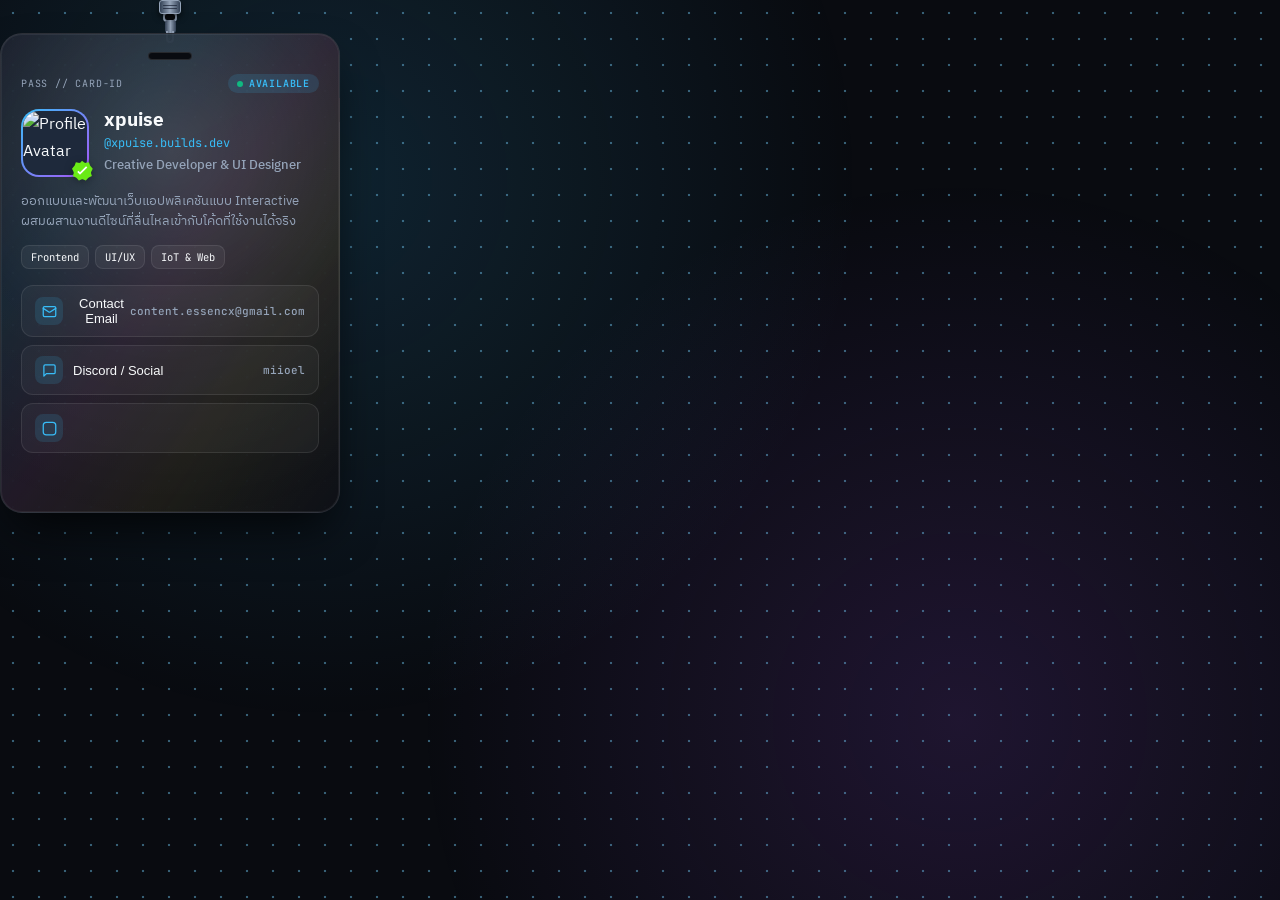
==== card.html @ 58b41979 "Create card.html" ====
<!DOCTYPE html>
<html lang="th">
<head>
  <meta charset="UTF-8" />
  <meta name="viewport" content="width=device-width, initial-scale=1.0, maximum-scale=1.0, user-scalable=no" />
  <title>CBFM</title>
  <link rel="preconnect" href="https://fonts.googleapis.com">
  <link rel="preconnect" href="https://fonts.gstatic.com" crossorigin>
  <link href="https://fonts.googleapis.com/css2?family=IBM+Plex+Sans+Thai:wght@300;400;500;600;700&family=JetBrains+Mono:wght@400;600;700&display=swap" rel="stylesheet">
  <style>
    :root {
      --bg-color: #090b10;
      --bg-glow-1: rgba(56, 189, 248, 0.14);
      --bg-glow-2: rgba(168, 85, 247, 0.14);
      --card-bg: linear-gradient(155deg, rgba(22, 27, 38, 0.96), rgba(13, 16, 24, 0.98));
      --card-border: rgba(255, 255, 255, 0.12);
      --card-shadow: 0 24px 48px -12px rgba(0, 0, 0, 0.8), 0 0 0 1px rgba(255, 255, 255, 0.06) inset;
      --text-primary: #f8fafc;
      --text-secondary: #94a3b8;
      --accent: #38bdf8;
      --accent-soft: rgba(56, 189, 248, 0.14);
      --tag-bg: rgba(255, 255, 255, 0.05);
      --tag-border: rgba(255, 255, 255, 0.09);
      --link-bg: rgba(255, 255, 255, 0.04);
      --link-hover: rgba(56, 189, 248, 0.14);
      --strap-base: #0c0d10;
      --strap-edge: #27272a;
      --clasp-metal-1: #94a3b8;
      --clasp-metal-2: #334155;
      --holo-opacity: 0.28;
    }

    * {
      box-sizing: border-box;
      margin: 0;
      padding: 0;
      -webkit-tap-highlight-color: transparent;
    }

    html, body {
      width: 100%;
      height: 100%;
      overflow: hidden;
      background-color: var(--bg-color);
      color: var(--text-primary);
      font-family: 'IBM Plex Sans Thai', sans-serif;
      user-select: none;
      touch-action: none;
    }

    /* แสงฟุ้งพื้นหลัง */
    .ambient-bg {
      position: fixed;
      inset: 0;
      background-image:
        radial-gradient(circle at 25% 20%, var(--bg-glow-1), transparent 45%),
        radial-gradient(circle at 75% 80%, var(--bg-glow-2), transparent 45%);
      pointer-events: none;
      z-index: 0;
    }

    /* พื้นหลังจุดที่เลื่อนและเปลี่ยนสี */
    @property --dot-h {
      syntax: '<number>';
      inherits: true;
      initial-value: 200;
    }

    .dot-layer {
      position: fixed;
      inset: -26px;
      background-image: radial-gradient(
        circle,
        hsla(var(--dot-h), 85%, 70%, 0.45) 1.2px,
        transparent 1.6px
      );
      background-size: 26px 26px;
      pointer-events: none;
      z-index: 0;
      will-change: transform;
      animation: dotDrift 14s linear infinite, dotHue 12s linear infinite;
    }

    @keyframes dotDrift {
      from { transform: translate3d(0, 0, 0); }
      to   { transform: translate3d(26px, 26px, 0); }
    }

    @keyframes dotHue {
      from { --dot-h: 0; }
      to   { --dot-h: 360; }
    }

    #lanyard-svg {
      position: fixed;
      inset: 0;
      width: 100%;
      height: 100%;
      pointer-events: none;
      z-index: 10;
      transform: translateZ(0);
    }

    .stage {
      position: fixed;
      inset: 0;
      perspective: 1100px;
      pointer-events: none;
      z-index: 20;
    }

    #card-wrapper {
      position: absolute;
      top: 0;
      left: 0;
      width: 340px;
      transform-style: preserve-3d;
      pointer-events: auto;
      cursor: grab;
      will-change: transform;
      backface-visibility: hidden;
      -webkit-backface-visibility: hidden;
    }

    #card-wrapper:active {
      cursor: grabbing;
    }

    .clasp-assembly {
      position: relative;
      width: 38px;
      height: 44px;
      margin: 0 auto -11px auto;
      z-index: 5;
      display: flex;
      flex-direction: column;
      align-items: center;
      pointer-events: none;
    }

    .strap-clamp-box {
      width: 22px;
      height: 14px;
      border-radius: 3px;
      background: linear-gradient(90deg, var(--clasp-metal-2), var(--clasp-metal-1), var(--clasp-metal-2));
      border: 1px solid var(--clasp-metal-1);
      box-shadow: 0 3px 6px rgba(0, 0, 0, 0.6);
      display: flex;
      flex-direction: column;
      justify-content: space-evenly;
      padding: 1px 3px;
      z-index: 2;
    }

    .strap-clamp-box span {
      display: block;
      height: 1.2px;
      background: rgba(15, 23, 42, 0.65);
      border-radius: 1px;
    }

    .clasp-loop {
      width: 14px;
      height: 10px;
      margin-top: -2px;
      border: 2.2px solid var(--clasp-metal-1);
      border-radius: 4px;
      background: #090b10;
    }

    .clasp-body {
      width: 11px;
      height: 13px;
      margin-top: -2px;
      border-radius: 3px;
      background: linear-gradient(90deg, var(--clasp-metal-2), var(--clasp-metal-1), var(--clasp-metal-2));
    }

    .clasp-hook {
      width: 8px;
      height: 12px;
      margin-top: -2px;
      border: 2px solid var(--clasp-metal-1);
      border-top: none;
      border-radius: 0 0 6px 6px;
    }

    .card-flipper {
      position: relative;
      width: 100%;
      height: 480px;
      transform-style: preserve-3d;
      will-change: transform;
      transform: translateZ(0);
      transition: transform 0.6s cubic-bezier(0.34, 1.56, 0.64, 1);
    }

    .card-flipper.flipped {
      transform: rotateY(180deg) translateZ(0);
    }

    .id-card {
      position: absolute;
      inset: 0;
      width: 100%;
      height: 100%;
      background: var(--card-bg);
      border: 1px solid var(--card-border);
      border-radius: 22px;
      padding: 18px 20px 20px;
      box-shadow: var(--card-shadow);
      overflow: hidden;
      backface-visibility: hidden;
      -webkit-backface-visibility: hidden;
      transform: translateZ(0.1px);
      contain: layout paint;
    }

    .id-card.card-back {
      transform: rotateY(180deg) translateZ(0.1px);
      display: flex;
      flex-direction: column;
      justify-content: space-between;
    }

    .back-content {
      position: relative;
      z-index: 2;
      display: flex;
      flex-direction: column;
      align-items: center;
      text-align: center;
      padding: 20px 10px;
    }

    .card-slot-cutout {
      width: 44px;
      height: 8px;
      border-radius: 999px;
      background: var(--bg-color);
      border: 1px solid var(--card-border);
      margin: 0 auto 14px auto;
      position: relative;
      z-index: 2;
    }

    .holo-foil {
      position: absolute;
      inset: -40%;
      background: linear-gradient(
        125deg,
        transparent 20%,
        rgba(56, 189, 248, 0.28) 38%,
        rgba(244, 114, 182, 0.3) 50%,
        rgba(250, 204, 21, 0.24) 62%,
        transparent 80%
      );
      opacity: var(--holo-opacity);
      pointer-events: none;
      will-change: transform;
      transform: translate3d(0, 0, 0);
    }

    .specular-glare {
      position: absolute;
      inset: -35%;
      background: radial-gradient(
        circle at 50% 35%,
        rgba(255, 255, 255, 0.16) 0%,
        rgba(255, 255, 255, 0.03) 35%,
        transparent 62%
      );
      pointer-events: none;
      will-change: transform;
      transform: translate3d(0, 0, 0);
    }

    .card-meta {
      display: flex;
      justify-content: space-between;
      align-items: center;
      margin-bottom: 16px;
      font-family: 'JetBrains Mono', monospace;
      font-size: 10px;
      letter-spacing: 0.08em;
      color: var(--text-secondary);
      position: relative;
      z-index: 2;
    }

    .status-badge {
      display: inline-flex;
      align-items: center;
      gap: 6px;
      padding: 3px 9px;
      border-radius: 999px;
      background: var(--accent-soft);
      color: var(--accent);
      font-weight: 600;
    }

    .status-dot {
      width: 6px;
      height: 6px;
      border-radius: 50%;
      background: #10b981;
    }

    .profile-header {
      display: flex;
      align-items: center;
      gap: 15px;
      margin-bottom: 14px;
      position: relative;
      z-index: 2;
    }

    .avatar-wrap {
      position: relative;
      width: 68px;
      height: 68px;
      border-radius: 18px;
      padding: 2px;
      background: linear-gradient(135deg, var(--accent), #a855f7);
      flex-shrink: 0;
    }

    .avatar-img {
      width: 100%;
      height: 100%;
      border-radius: 16px;
      object-fit: cover;
      background: #1e293b;
      display: block;
    }

    .verified-tick {
      position: absolute;
      bottom: -4px;
      right: -4px;
      width: 22px;
      height: 22px;
      display: flex;
      align-items: center;
      justify-content: center;
      filter: drop-shadow(0 2px 4px rgba(0,0,0,0.3));
    }

    .profile-info h1 {
      font-size: 19px;
      font-weight: 700;
      line-height: 1.2;
      margin-bottom: 3px;
    }

    .profile-handle {
      font-family: 'JetBrains Mono', monospace;
      font-size: 12px;
      color: var(--accent);
      margin-bottom: 4px;
    }

    .profile-role {
      font-size: 12.5px;
      color: var(--text-secondary);
      font-weight: 500;
    }

    .bio-text {
      font-size: 13px;
      line-height: 1.55;
      color: var(--text-secondary);
      margin-bottom: 14px;
      position: relative;
      z-index: 2;
    }

    .tags-row {
      display: flex;
      flex-wrap: wrap;
      gap: 6px;
      margin-bottom: 16px;
      position: relative;
      z-index: 2;
    }

    .tag {
      font-family: 'JetBrains Mono', monospace;
      font-size: 10.5px;
      padding: 4px 9px;
      border-radius: 8px;
      background: var(--tag-bg);
      border: 1px solid var(--tag-border);
      color: var(--text-primary);
    }

    .links-stack {
      display: flex;
      flex-direction: column;
      gap: 8px;
      margin-bottom: 16px;
      position: relative;
      z-index: 2;
    }

    .bio-link {
      display: flex;
      align-items: center;
      justify-content: space-between;
      padding: 10px 13px;
      border-radius: 12px;
      background: var(--link-bg);
      border: 1px solid var(--tag-border);
      color: var(--text-primary);
      text-decoration: none;
      font-size: 13px;
      font-weight: 500;
      transition: background-color 0.15s ease, border-color 0.15s ease;
      cursor: pointer;
    }

    .bio-link:hover {
      background: var(--link-hover);
      border-color: var(--accent);
    }

    .link-left {
      display: flex;
      align-items: center;
      gap: 10px;
    }

    .link-icon {
      width: 28px;
      height: 28px;
      border-radius: 8px;
      background: var(--accent-soft);
      color: var(--accent);
      display: flex;
      align-items: center;
      justify-content: center;
      flex-shrink: 0;
    }

    .link-sub {
      font-family: 'JetBrains Mono', monospace;
      font-size: 11px;
      color: var(--text-secondary);
    }

    .card-footer {
      padding-top: 12px;
      border-top: 1px dashed var(--card-border);
      display: flex;
      justify-content: space-between;
      align-items: center;
      position: relative;
      z-index: 2;
    }

    .barcode {
      display: flex;
      align-items: center;
      gap: 2px;
      height: 20px;
      opacity: 0.65;
    }

    .barcode span {
      display: block;
      height: 100%;
      background: var(--text-primary);
    }

    .serial-code {
      font-family: 'JetBrains Mono', monospace;
      font-size: 10px;
      color: var(--text-secondary);
      letter-spacing: 0.06em;
    }

    .qr-placeholder {
      width: 120px;
      height: 120px;
      background: rgba(255, 255, 255, 0.05);
      border: 1px solid var(--card-border);
      border-radius: 14px;
      display: flex;
      align-items: center;
      justify-content: center;
      margin-bottom: 16px;
      color: var(--text-primary);
    }

    .back-title {
      font-size: 16px;
      font-weight: 700;
      margin-bottom: 6px;
    }

    .back-desc {
      font-size: 12.5px;
      color: var(--text-secondary);
      line-height: 1.5;
      margin-bottom: 20px;
    }

    .toast {
      position: fixed;
      bottom: 24px;
      left: 50%;
      transform: translate3d(-50%, 80px, 0);
      background: var(--text-primary);
      color: var(--bg-color);
      padding: 9px 18px;
      border-radius: 999px;
      font-size: 12.5px;
      font-weight: 600;
      box-shadow: 0 12px 30px rgba(0, 0, 0, 0.35);
      z-index: 100;
      opacity: 0;
      transition: opacity 0.25s ease, transform 0.25s ease;
      pointer-events: none;
    }

    .toast.show {
      opacity: 1;
      transform: translate3d(-50%, 0, 0);
    }

    @media (max-width: 420px) {
      #card-wrapper {
        width: 312px;
      }
    }
  
    /* ---- แถบเครื่องมือ, ป๊อปอัป และข้อความแจ้งของหน้าการ์ด ---- */
    .cbfm-bar { position: fixed; top: 14px; right: 14px; z-index: 60; display: flex; gap: 8px; flex-wrap: wrap; justify-content: flex-end; max-width: calc(100vw - 28px); }
    .cbfm-btn { font-family: 'IBM Plex Sans Thai', sans-serif; font-size: 12.5px; font-weight: 600; padding: 8px 14px; border-radius: 999px; border: 1px solid var(--card-border); background: rgba(22, 27, 38, 0.92); color: var(--text-primary); cursor: pointer; user-select: none; }
    .cbfm-btn:hover { border-color: var(--accent); }
    .cbfm-btn.primary { background: #3b62d8; border-color: #3b62d8; color: #fff; }
    .cbfm-btn:disabled { opacity: 0.5; cursor: default; }
    .cbfm-hidden { display: none !important; }
    .cbfm-notice { position: fixed; inset: 0; z-index: 70; display: flex; align-items: center; justify-content: center; padding: 24px; text-align: center; color: var(--text-secondary); font-size: 15px; background: var(--bg-color); user-select: text; }
    .cbfm-modal { position: fixed; inset: 0; z-index: 80; display: flex; align-items: center; justify-content: center; padding: 16px; background: rgba(0, 0, 0, 0.6); touch-action: auto; user-select: text; }
    .cbfm-form { width: 100%; max-width: 460px; max-height: 88vh; overflow-y: auto; background: rgba(18, 22, 32, 0.98); border: 1px solid var(--card-border); border-radius: 18px; padding: 18px; display: flex; flex-direction: column; gap: 10px; }
    .cbfm-form label { display: flex; flex-direction: column; gap: 4px; font-size: 12px; color: var(--text-secondary); }
    .cbfm-form input, .cbfm-form textarea { font-family: inherit; font-size: 13px; color: var(--text-primary); background: #0d1017; border: 1px solid var(--card-border); border-radius: 10px; padding: 8px 10px; }
    .cbfm-form .check { flex-direction: row; align-items: center; gap: 8px; color: var(--text-primary); }
    .cbfm-form .row { display: flex; justify-content: flex-end; gap: 8px; }
    .cbfm-msg { min-height: 16px; font-size: 12px; color: #f87171; }
    .cbfm-share { font-family: 'JetBrains Mono', monospace; font-size: 11px; color: var(--text-secondary); max-width: 90vw; overflow: hidden; text-overflow: ellipsis; white-space: nowrap; }
    .cbfm-chip { font-family: 'JetBrains Mono', monospace; font-size: 10.5px; padding: 4px 9px; border-radius: 8px; background: var(--tag-bg); border: 1px solid var(--tag-border); color: var(--text-primary); }
  </style>
</head>
<body>
  <div class="ambient-bg"></div>
  <div class="dot-layer"></div>

  <!-- Lanyard SVG Straps -->
  <svg id="lanyard-svg">
    <path id="strap-back-shadow" fill="none" stroke="rgba(0,0,0,0.35)" stroke-width="22" stroke-linecap="round"/>
    <path id="strap-back-outer" fill="none" stroke="var(--strap-edge)" stroke-width="20" stroke-linecap="round"/>
    <path id="strap-back-base" fill="none" stroke="var(--strap-base)" stroke-width="18" stroke-linecap="round"/>

    <path id="strap-front-shadow" fill="none" stroke="rgba(0,0,0,0.42)" stroke-width="22" stroke-linecap="round"/>
    <path id="strap-front-outer" fill="none" stroke="var(--strap-edge)" stroke-width="20" stroke-linecap="round"/>
    <path id="strap-front-base" fill="none" stroke="var(--strap-base)" stroke-width="18" stroke-linecap="round"/>
  </svg>

  <main class="stage">
    <div id="card-wrapper">
      <div class="clasp-assembly">
        <div class="strap-clamp-box">
          <span></span>
          <span></span>
        </div>
        <div class="clasp-loop"></div>
        <div class="clasp-body"></div>
        <div class="clasp-hook"></div>
      </div>

      <div class="card-flipper" id="card-flipper">

        <!-- FRONT SIDE -->
        <article class="id-card" id="id-card">
          <div class="holo-foil" id="holo-foil"></div>
          <div class="specular-glare" id="specular-glare"></div>

          <div class="card-slot-cutout"></div>

          <div class="card-meta">
            <span>PASS // CARD-ID</span>
            <span class="status-badge">
              <span class="status-dot"></span>
              <span>AVAILABLE</span>
            </span>
          </div>

          <div class="profile-header">
            <div class="avatar-wrap">
              <img
                class="avatar-img"
                src="pfuser.jpg"
                alt="Profile Avatar"
              />
              <span class="verified-tick" title="Verified">
                <svg width="22" height="22" viewBox="0 0 24 24" fill="none" xmlns="http://www.w3.org/2000/svg">
                  <path d="M12 2L14.4 3.75C15.1 4.25 15.9 4.4 16.7 4.2L19.5 3.5L20.5 6.3C20.7 7.1 21.1 7.8 21.7 8.3L23.7 10.7L22.2 13.5C21.8 14.2 21.7 15 21.9 15.8L22.8 18.6L20 19.8C19.3 20.1 18.7 20.6 18.2 21.2L16.2 23.4L13.5 22.4C12.8 22.1 12 22.1 11.3 22.4L8.6 23.4L6.6 21.2C6.1 20.6 5.5 20.1 4.8 19.8L2 18.6L2.9 15.8C3.1 15 3 14.2 2.6 13.5L1.1 10.7L3.1 8.3C3.7 7.8 4.1 7.1 4.3 6.3L5.3 3.5L8.1 4.2C8.9 4.4 9.7 4.2 10.4 3.75L12 2Z" fill="#6aeb16"/>
                  <path d="M9.8 17.2L6.8 14.2L8.2 12.8L9.8 14.4L16.4 7.8L17.8 9.2L9.8 17.2Z" fill="#FFFFFF"/>
                </svg>
              </span>
            </div>

            <div class="profile-info">
              <h1>xpuise</h1>
              <div class="profile-handle">@xpuise.builds.dev</div>
              <div class="profile-role">Creative Developer &amp; UI Designer</div>
            </div>
          </div>

          <p class="bio-text">
            ออกแบบและพัฒนาเว็บแอปพลิเคชันแบบ Interactive ผสมผสานงานดีไซน์ที่ลื่นไหลเข้ากับโค้ดที่ใช้งานได้จริง
          </p>

          <div class="tags-row">
            <span class="tag">Frontend</span>
            <span class="tag">UI/UX</span>
            <span class="tag">IoT &amp; Web</span>
          </div>

          <div class="links-stack">
            <button class="bio-link" type="button" id="copy-email-btn">
              <span class="link-left">
                <span class="link-icon">
                  <svg width="15" height="15" viewBox="0 0 24 24" fill="none" stroke="currentColor" stroke-width="2" stroke-linecap="round" stroke-linejoin="round"><rect width="20" height="16" x="2" y="4" rx="2"/><path d="m22 7-8.97 5.7a1.94 1.94 0 0 1-2.06 0L2 7"/></svg>
                </span>
                <span>Contact Email</span>
              </span>
              <span class="link-sub" id="display-email">content.essencx@gmail.com</span>
            </button>

            <button class="bio-link" type="button" id="copy-discord-btn">
              <span class="link-left">
                <span class="link-icon">
                  <svg width="15" height="15" viewBox="0 0 24 24" fill="none" stroke="currentColor" stroke-width="2" stroke-linecap="round" stroke-linejoin="round"><path d="M21 15a2 2 0 0 1-2 2H7l-4 4V5a2 2 0 0 1 2-2h14a2 2 0 0 1 2 2z"/></svg>
                </span>
                <span>Discord / Social</span>
              </span>
              <span class="link-sub" id="display-discord">miioel</span>
            </button>

            <button class="bio-link" type="button" id="copy-instagram-btn">
              <span class="link-left">
                <span class="link-icon">
                  <svg width="15" height="15" viewBox="0 0 24 24" fill="none" stroke="currentColor" stroke-width="2" stroke-linecap="round" stroke-linejoin="round"><rect width="20" height="20" x="2" y="2" rx="5" ry="5"/><path d="
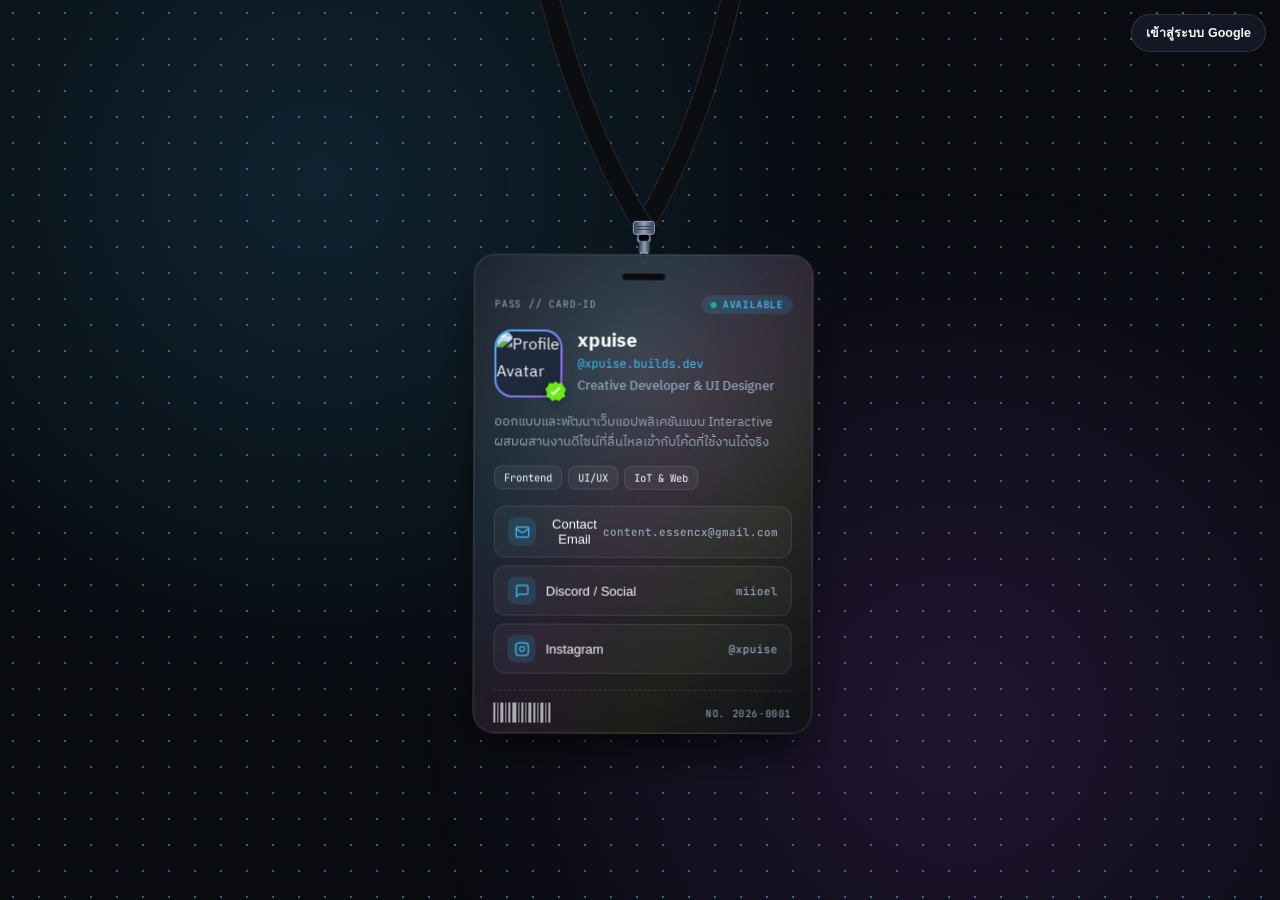
==== commit ce4bb386: "Update card.html" ====
--- a/card.html
+++ b/card.html
@@ -541,7 +541,7 @@
     .cbfm-btn.primary { background: #3b62d8; border-color: #3b62d8; color: #fff; }
     .cbfm-btn:disabled { opacity: 0.5; cursor: default; }
     .cbfm-hidden { display: none !important; }
-    .cbfm-notice { position: fixed; inset: 0; z-index: 70; display: flex; align-items: center; justify-content: center; padding: 24px; text-align: center; color: var(--text-secondary); font-size: 15px; background: var(--bg-color); user-select: text; }
+    .cbfm-notice { position: fixed; left: 50%; bottom: 24px; transform: translateX(-50%); z-index: 70; max-width: 90vw; padding: 10px 18px; border-radius: 999px; background: rgba(15, 17, 23, 0.85); border: 1px solid var(--card-border); color: var(--text-secondary); font-size: 13px; text-align: center; pointer-events: none; user-select: text; }
     .cbfm-modal { position: fixed; inset: 0; z-index: 80; display: flex; align-items: center; justify-content: center; padding: 16px; background: rgba(0, 0, 0, 0.6); touch-action: auto; user-select: text; }
     .cbfm-form { width: 100%; max-width: 460px; max-height: 88vh; overflow-y: auto; background: rgba(18, 22, 32, 0.98); border: 1px solid var(--card-border); border-radius: 18px; padding: 18px; display: flex; flex-direction: column; gap: 10px; }
     .cbfm-form label { display: flex; flex-direction: column; gap: 4px; font-size: 12px; color: var(--text-secondary); }
@@ -653,4 +653,591 @@
             <button class="bio-link" type="button" id="copy-instagram-btn">
               <span class="link-left">
                 <span class="link-icon">
-                  <svg width="15" height="15" viewBox="0 0 24 24" fill="none" stroke="currentColor" stroke-width="2" stroke-linecap="round" stroke-linejoin="round"><rect width="20" height="20" x="2" y="2" rx="5" ry="5"/><path d="
+                  <svg width="15" height="15" viewBox="0 0 24 24" fill="none" stroke="currentColor" stroke-width="2" stroke-linecap="round" stroke-linejoin="round"><rect width="20" height="20" x="2" y="2" rx="5" ry="5"/><path d="M16 11.37A4 4 0 1 1 12.63 8 4 4 0 0 1 16 11.37z"/><line x1="17.5" x2="17.51" y1="6.5" y2="6.5"/></svg>
+                </span>
+                <span>Instagram</span>
+              </span>
+              <span class="link-sub" id="display-instagram">@xpuise</span>
+            </button>
+          </div>
+
+          <div class="card-footer">
+            <div class="barcode" aria-hidden="true">
+              <span style="width:2px"></span><span style="width:1px"></span><span style="width:3px"></span>
+              <span style="width:1px"></span><span style="width:2px"></span><span style="width:4px"></span>
+              <span style="width:1px"></span><span style="width:2px"></span><span style="width:1px"></span>
+              <span style="width:3px"></span><span style="width:2px"></span><span style="width:1px"></span>
+              <span style="width:3px"></span><span style="width:1px"></span><span style="width:2px"></span>
+            </div>
+            <span class="serial-code">NO. 2026-0001</span>
+          </div>
+        </article>
+
+        <!-- BACK SIDE -->
+        <article class="id-card card-back">
+          <div class="card-slot-cutout"></div>
+
+          <div class="card-meta">
+            <span>BACK // SECURE-PASS</span>
+            <span class="status-badge">
+              <span class="status-dot"></span>
+              <span>VERIFIED</span>
+            </span>
+          </div>
+
+          <div class="back-content">
+            <div class="qr-placeholder">
+              <svg width="72" height="72" viewBox="0 0 24 24" fill="none" stroke="currentColor" stroke-width="1.5">
+                <rect width="7" height="7" x="3" y="3" rx="1"/>
+                <rect width="7" height="7" x="14" y="3" rx="1"/>
+                <rect width="7" height="7" x="3" y="14" rx="1"/>
+                <path d="M14 14h3v3h-3zM17 17h4v4h-4zM14 21h3"/>
+              </svg>
+            </div>
+            <h2 class="back-title">Scan for Quick Link</h2>
+            <p class="back-desc">กดสองครั้งหรือแตะที่การ์ดเพื่อพลิกกลับด้านหน้า หรือสแกนเพื่อเข้าสู่ลิงก์โปรไฟล์หลัก</p>
+          </div>
+
+          <div class="card-footer">
+            <span class="serial-code">CBFM-SYSTEMS</span>
+            <span class="serial-code">REV. 2.0</span>
+          </div>
+        </article>
+
+      </div>
+    </div>
+  </main>
+
+  <div class="toast" id="toast">คัดลอกเรียบร้อยแล้ว!</div>
+
+  <script>
+    (() => {
+      const cardWrapper = document.getElementById('card-wrapper');
+      const cardFlipper = document.getElementById('card-flipper');
+      const holoFoil = document.getElementById('holo-foil');
+      const specularGlare = document.getElementById('specular-glare');
+
+      const strapFrontOuter = document.getElementById('strap-front-outer');
+      const strapFrontBase = document.getElementById('strap-front-base');
+      const strapBackOuter = document.getElementById('strap-back-outer');
+      const strapBackBase = document.getElementById('strap-back-base');
+
+      let viewportW = window.innerWidth;
+      let viewportH = window.innerHeight;
+      let cardW = cardWrapper.offsetWidth || 340;
+      let cardH = cardFlipper.offsetHeight || 480;
+
+      const getRestTop = () => Math.max(150, Math.min(220, viewportH * 0.25));
+
+      let pos = { x: viewportW / 2, y: getRestTop() };
+      let vel = { x: 0, y: 0 };
+      let target = { x: viewportW / 2, y: getRestTop() };
+
+      let rot = { x: 0, y: 0, z: 0 };
+      let rotVel = { x: 0, y: 0, z: 0 };
+
+      let isDragging = false;
+      let dragOffset = { x: 0, y: 0 };
+      let lastPointer = { x: 0, y: 0 };
+      let hasDragged = false;
+      let isFlipped = false;
+
+      let lastTapTime = 0;
+      const DOUBLE_TAP_MS = 350;
+
+      const FIXED_DT = 1 / 120;
+      const stiffness = 135;
+      const damping = 11.5;
+      let accumulator = 0;
+      let lastTime = performance.now();
+      let swayTime = 0;
+
+      const updateMetrics = () => {
+        viewportW = window.innerWidth;
+        viewportH = window.innerHeight;
+        cardW = cardWrapper.offsetWidth || 340;
+        cardH = cardFlipper.offsetHeight || 480;
+        if (!isDragging) {
+          target.x = viewportW / 2;
+          target.y = getRestTop();
+        }
+      };
+      window.addEventListener('resize', updateMetrics, { passive: true });
+
+      function toggleFlip() {
+        isFlipped = !isFlipped;
+        cardFlipper.classList.toggle('flipped', isFlipped);
+      }
+
+      const onPointerDown = (e) => {
+        if (e.target.closest('button') || e.target.closest('a')) return;
+
+        isDragging = true;
+        hasDragged = false;
+
+        cardWrapper.setPointerCapture?.(e.pointerId);
+        dragOffset.x = e.clientX - pos.x;
+        dragOffset.y = e.clientY - pos.y;
+        lastPointer.x = e.clientX;
+        lastPointer.y = e.clientY;
+        cardWrapper.style.cursor = 'grabbing';
+      };
+
+      const onPointerMove = (e) => {
+        const clientX = e.clientX;
+        const clientY = e.clientY;
+
+        if (isDragging) {
+          if (Math.hypot(clientX - lastPointer.x, clientY - lastPointer.y) > 6) {
+            hasDragged = true;
+          }
+          const nextX = clientX - dragOffset.x;
+          const nextY = clientY - dragOffset.y;
+
+          vel.x = (nextX - pos.x) * 28;
+          vel.y = (nextY - pos.y) * 28;
+
+          pos.x = nextX;
+          pos.y = nextY;
+          lastPointer.x = clientX;
+          lastPointer.y = clientY;
+        } else {
+          const cy = pos.y + cardH * 0.5;
+          const dx = (clientX - pos.x) / (cardW * 0.5);
+          const dy = (clientY - cy) / (cardH * 0.5);
+
+          if (Math.abs(dx) < 1.5 && Math.abs(dy) < 1.5) {
+            rotVel.y += (dx * 11 - rot.y) * 0.25;
+            rotVel.x += (-dy * 9 - rot.x) * 0.25;
+          }
+        }
+      };
+
+      const onPointerUp = (e) => {
+        if (!isDragging) return;
+        isDragging = false;
+        cardWrapper.releasePointerCapture?.(e.pointerId);
+        cardWrapper.style.cursor = 'grab';
+        target.x = viewportW / 2;
+        target.y = getRestTop();
+
+        // แตะโดยไม่ได้ลาก: แตะสองครั้งภายในเวลาที่กำหนดจึงพลิก
+        if (!hasDragged) {
+          const now = performance.now();
+          if (now - lastTapTime < DOUBLE_TAP_MS) {
+            toggleFlip();
+            lastTapTime = 0;
+          } else {
+            lastTapTime = now;
+          }
+        }
+      };
+
+      cardWrapper.addEventListener('pointerdown', onPointerDown);
+      window.addEventListener('pointermove', onPointerMove, { passive: true });
+      window.addEventListener('pointerup', onPointerUp, { passive: true });
+      window.addEventListener('pointercancel', onPointerUp, { passive: true });
+
+      let lastFrontPath = '';
+      let lastBackPath = '';
+
+      function stepPhysics(dt) {
+        swayTime += dt * 1.6;
+
+        if (!isDragging) {
+          const idleSwayX = Math.sin(swayTime) * 3.2;
+          const idleSwayY = Math.cos(swayTime * 0.8) * 1.6;
+
+          const ax = (target.x + idleSwayX - pos.x) * stiffness - vel.x * damping;
+          const ay = (target.y + idleSwayY - pos.y) * stiffness - vel.y * damping;
+
+          vel.x += ax * dt;
+          vel.y += ay * dt;
+
+          pos.x += vel.x * dt;
+          pos.y += vel.y * dt;
+        }
+
+        const targetRotZ = Math.max(-24, Math.min(24, vel.x * 0.032 + (pos.x - viewportW / 2) * 0.035));
+        const targetRotY = Math.max(-28, Math.min(28, vel.x * 0.042));
+        const targetRotX = Math.max(-22, Math.min(22, -vel.y * 0.032));
+
+        const rotStiff = 150;
+        const rotDamp = 14;
+
+        rotVel.z += ((targetRotZ - rot.z) * rotStiff - rotVel.z * rotDamp) * dt;
+        rotVel.y += ((targetRotY - rot.y) * rotStiff - rotVel.y * rotDamp) * dt;
+        rotVel.x += ((targetRotX - rot.x) * rotStiff - rotVel.x * rotDamp) * dt;
+
+        rot.z += rotVel.z * dt;
+        rot.y += rotVel.y * dt;
+        rot.x += rotVel.x * dt;
+      }
+
+      function getExactClampScreenPoint(drawX, drawY) {
+        const DEG2RAD = 0.017453292519943295;
+        const rx = rot.x * DEG2RAD;
+        const ry = rot.y * DEG2RAD;
+        const rz = rot.z * DEG2RAD;
+
+        const lx = 0;
+        const ly = -cardH * 0.5 + 6;
+        const lz = 0;
+
+        const cosX = Math.cos(rx), sinX = Math.sin(rx);
+        const y1 = ly * cosX - lz * sinX;
+        const z1 = ly * sinX + lz * cosX;
+
+        const cosY = Math.cos(ry), sinY = Math.sin(ry);
+        const x2 = lx * cosY + z1 * sinY;
+        const z2 = -lx * sinY + z1 * cosY;
+
+        const cosZ = Math.cos(rz), sinZ = Math.sin(rz);
+        const x3 = x2 * cosZ - y1 * sinZ;
+        const y3 = x2 * sinZ + y1 * cosZ;
+
+        const perspective = 1100;
+        const scale = perspective / (perspective - z2);
+
+        const centerX = drawX + cardW * 0.5;
+        const centerY = drawY + cardH * 0.5;
+
+        return {
+          x: centerX + x3 * scale,
+          y: centerY + y3 * scale
+        };
+      }
+
+      function animate(now) {
+        const frameDt = Math.min(0.05, (now - lastTime) / 1000);
+        lastTime = now;
+        accumulator += frameDt;
+
+        while (accumulator >= FIXED_DT) {
+          stepPhysics(FIXED_DT);
+          accumulator -= FIXED_DT;
+        }
+
+        const drawX = pos.x - cardW * 0.5;
+        const drawY = pos.y;
+
+        cardWrapper.style.transform = `translate3d(${drawX.toFixed(2)}px, ${drawY.toFixed(2)}px, 0) rotateZ(${rot.z.toFixed(2)}deg) rotateY(${rot.y.toFixed(2)}deg) rotateX(${rot.x.toFixed(2)}deg)`;
+
+        const shiftX = (rot.y * 1.4).toFixed(2);
+        const shiftY = (rot.x * 1.4).toFixed(2);
+        holoFoil.style.transform = `translate3d(${shiftX}px, ${shiftY}px, 0)`;
+        specularGlare.style.transform = `translate3d(${(-shiftX * 1.2).toFixed(2)}px, ${(-shiftY * 1.2).toFixed(2)}px, 0)`;
+
+        const attach = getExactClampScreenPoint(drawX, drawY);
+        const attachX = attach.x;
+        const attachY = attach.y;
+
+        const leftAnchorX = viewportW * 0.5 - 95;
+        const rightAnchorX = viewportW * 0.5 + 95;
+        const topAnchorY = -20;
+
+        const velLagX = vel.x * 0.022;
+        const midLeftX = ((leftAnchorX + attachX) * 0.5 - 14 + velLagX).toFixed(1);
+        const midLeftY = ((topAnchorY + attachY) * 0.5 + 22).toFixed(1);
+
+        const midRightX = ((rightAnchorX + attachX) * 0.5 + 14 + velLagX).toFixed(1);
+        const midRightY = ((topAnchorY + attachY) * 0.5 + 22).toFixed(1);
+
+        const axStr = attachX.toFixed(1);
+        const ayStr = attachY.toFixed(1);
+
+        const frontPath = `M ${leftAnchorX.toFixed(1)} ${topAnchorY} Q ${midLeftX} ${midLeftY}, ${axStr} ${ayStr}`;
+        const backPath = `M ${rightAnchorX.toFixed(1)} ${topAnchorY} Q ${midRightX} ${midRightY}, ${axStr} ${ayStr}`;
+
+        if (frontPath !== lastFrontPath) {
+          strapFrontOuter.setAttribute('d', frontPath);
+          strapFrontBase.setAttribute('d', frontPath);
+          lastFrontPath = frontPath;
+        }
+
+        if (backPath !== lastBackPath) {
+          strapBackOuter.setAttribute('d', backPath);
+          strapBackBase.setAttribute('d', backPath);
+          lastBackPath = backPath;
+        }
+
+        requestAnimationFrame(animate);
+      }
+      requestAnimationFrame(animate);
+
+      const toastEl = document.getElementById('toast');
+      let toastTimer;
+      function showToast(msg) {
+        toastEl.textContent = msg;
+        toastEl.classList.add('show');
+        clearTimeout(toastTimer);
+        toastTimer = setTimeout(() => toastEl.classList.remove('show'), 2200);
+      }
+
+      document.getElementById('copy-email-btn').addEventListener('click', () => {
+        const email = document.getElementById('display-email').textContent;
+        navigator.clipboard?.writeText(email);
+        showToast(`คัดลอกอีเมล ${email} แล้ว`);
+      });
+
+      document.getElementById('copy-discord-btn').addEventListener('click', () => {
+        const discord = document.getElementById('display-discord').textContent;
+        navigator.clipboard?.writeText(discord);
+        showToast(`คัดลอก Discord ${discord} แล้ว`);
+      });
+
+      document.getElementById('copy-instagram-btn').addEventListener('click', () => {
+        const instagram = document.getElementById('display-instagram').textContent;
+        navigator.clipboard?.writeText(instagram);
+        showToast(`คัดลอก Instagram ${instagram} แล้ว`);
+      });
+
+    })();
+  </script>
+
+  <div class="cbfm-bar">
+    <button class="cbfm-btn" id="cbfmLoginBtn" type="button">เข้าสู่ระบบ Google</button>
+    <button class="cbfm-btn" id="cbfmLogoutBtn" type="button" hidden>ออกจากระบบ</button>
+    <button class="cbfm-btn primary cbfm-hidden" id="cbfmEditBtn" type="button">แก้ไขการ์ด</button>
+    <button class="cbfm-btn" id="cbfmShareBtn" type="button" hidden>คัดลอกลิงก์การ์ด</button>
+  </div>
+  <div class="cbfm-share cbfm-hidden" id="cbfmShareUrl"></div>
+  <div class="cbfm-notice cbfm-hidden" id="cbfmNotice"><div id="cbfmNoticeText"></div></div>
+
+  <div class="cbfm-modal cbfm-hidden" id="cbfmModal">
+    <form class="cbfm-form" id="cbfmForm" onsubmit="return false">
+      <label>ชื่อที่แสดง<input id="cbfmInName" maxlength="60"/></label>
+      <label>ลิงก์การ์ด (ตัวอักษรอังกฤษ ตัวเลข และ - เท่านั้น)<input id="cbfmInSlug" maxlength="40" placeholder="เช่น essencx"/></label>
+      <div style="display:grid;grid-template-columns:1fr 1fr;gap:8px">
+        <label>Handle<input id="cbfmInHandle" maxlength="40"/></label>
+        <label>บทบาท<input id="cbfmInRole" maxlength="60"/></label>
+      </div>
+      <label>คำอธิบายสั้น<textarea id="cbfmInBio" rows="2" maxlength="240"></textarea></label>
+      <label>แท็ก (คั่นด้วยเครื่องหมายจุลภาค)<input id="cbfmInTags" maxlength="200"/></label>
+      <label>อีเมลติดต่อ<input id="cbfmInContact" maxlength="120"/></label>
+      <label>Discord<input id="cbfmInDiscord" maxlength="60"/></label>
+      <label>Instagram<input id="cbfmInInsta" maxlength="60"/></label>
+      <label class="check"><input type="checkbox" id="cbfmInPublic"/> เปิดให้ทุกคนดูการ์ดนี้ (ใช้แชร์ลิงก์ได้)</label>
+      <div class="cbfm-msg" id="cbfmMsg"></div>
+      <div class="row">
+        <button class="cbfm-btn" id="cbfmCancelBtn" type="button">ยกเลิก</button>
+        <button class="cbfm-btn primary" id="cbfmSaveBtn" type="button">บันทึก</button>
+      </div>
+    </form>
+  </div>
+
+
+  <script type="module">
+    import { initializeApp } from "https://www.gstatic.com/firebasejs/10.14.1/firebase-app.js";
+    import { getAuth, GoogleAuthProvider, signInWithPopup, signOut, onAuthStateChanged }
+      from "https://www.gstatic.com/firebasejs/10.14.1/firebase-auth.js";
+    import { createClient } from "https://cdn.jsdelivr.net/npm/@supabase/supabase-js@2/+esm";
+
+    const FIREBASE_CONFIG = {
+      apiKey: "AIzaSyCLhvHij49dsfmmdKFOB4tYMxC1F4r7oxs",
+      authDomain: "fen-board.firebaseapp.com",
+      projectId: "fen-board",
+      appId: "1:1002777913125:web:9e32ce19faa76e3bf21ccc",
+    };
+    const SUPABASE_URL = "https://qxatfxjaemqumxhgqlgu.supabase.co";
+    const SUPABASE_KEY = "sb_publishable_kFK1TySyqbOldG1X2FcijA_aFi9Udpk";
+
+    const fbAuth = getAuth(initializeApp(FIREBASE_CONFIG));
+    let user = null;
+    const sb = createClient(SUPABASE_URL, SUPABASE_KEY, {
+      accessToken: async () => (user ? user.getIdToken() : null),
+    });
+
+    const $ = (id) => document.getElementById(id);
+    const params = new URLSearchParams(location.search);
+    let slug = (params.get("h") || "").toLowerCase();
+    let row = null;
+    let isOwner = false;
+    const SLUG_RE = /^[a-z0-9-]{3,40}$/;
+
+    function setText(sel, text) {
+      const el = document.querySelector(sel);
+      if (el) el.textContent = text;
+    }
+
+    function renderCard(d) {
+      setText(".profile-info h1", d.name || "-");
+      setText(".profile-handle", d.handle ? "@" + String(d.handle).replace(/^@/, "") : "");
+      setText(".profile-role", d.role || "");
+      setText(".bio-text", d.bio || "");
+      const tags = document.querySelector(".tags-row");
+      tags.replaceChildren();
+      (d.tags || []).forEach((t) => {
+        const span = document.createElement("span");
+        span.className = "tag";
+        span.textContent = t;
+        tags.appendChild(span);
+      });
+      $("display-email").textContent = d.contact_email || "ยังไม่ระบุ";
+      $("display-discord").textContent = d.discord || "ยังไม่ระบุ";
+      $("display-instagram").textContent = d.instagram || "ยังไม่ระบุ";
+      const img = document.querySelector(".avatar-img");
+      if (d.avatar_url) img.src = d.avatar_url;
+    }
+
+    function showNotice(text) {
+      $("cbfmNoticeText").textContent = text;
+      $("cbfmNotice").classList.remove("cbfm-hidden");
+    }
+    function hideNotice() {
+      $("cbfmNotice").classList.add("cbfm-hidden");
+    }
+
+    function shareUrl() {
+      return location.origin + location.pathname + "?h=" + encodeURIComponent(slug);
+    }
+
+    function updateShareUi() {
+      const share = $("cbfmShareUrl");
+      if (slug) {
+        share.textContent = shareUrl();
+        share.classList.remove("cbfm-hidden");
+        $("cbfmShareBtn").hidden = false;
+      } else {
+        share.classList.add("cbfm-hidden");
+        $("cbfmShareBtn").hidden = true;
+      }
+    }
+
+    async function loadBySlug() {
+      if (!slug) return null;
+      const { data } = await sb.from("member_cards").select("*").eq("slug", slug).maybeSingle();
+      return data || null;
+    }
+
+    async function loadOwnRow() {
+      if (!user || !user.email) return null;
+      const { data } = await sb.from("member_cards").select("*")
+        .eq("email", user.email.toLowerCase()).maybeSingle();
+      return data || null;
+    }
+
+    async function refresh() {
+      let data = await loadBySlug();
+      if (!data && !slug && user) {
+        // เจ้าของที่ยังไม่ได้ระบุลิงก์ ให้ดึงการ์ดของตัวเอง
+        data = await loadOwnRow();
+        if (data) {
+          slug = data.slug || "";
+          history.replaceState(null, "", location.pathname + (slug ? "?h=" + encodeURIComponent(slug) : ""));
+        }
+      }
+      isOwner = !!(user && user.email && data && data.email === user.email.toLowerCase());
+      if (!data) {
+        if (isOwner || (!slug && user)) {
+          // ยังไม่มีการ์ด ให้เจ้าของเปิดฟอร์มสร้างการ์ด
+          row = null;
+          hideNotice();
+          openEditor(true);
+        } else {
+          showNotice(slug ? "ไม่พบการ์ดนี้" : "ระบุลิงก์การ์ด หรือเข้าสู่ระบบเพื่อสร้างการ์ดของคุณ");
+        }
+      } else if (!data.is_public && !isOwner) {
+        showNotice("การ์ดนี้ยังไม่ได้เปิดให้ดูสาธารณะ");
+      } else {
+        row = data;
+        slug = data.slug || slug;
+        hideNotice();
+        renderCard(data);
+      }
+      $("cbfmEditBtn").classList.toggle("cbfm-hidden", !isOwner && !(user && !row));
+      $("cbfmLoginBtn").hidden = !!user;
+      $("cbfmLogoutBtn").hidden = !user;
+      updateShareUi();
+    }
+
+    function openEditor(isNew) {
+      const d = row || {
+        name: (user && user.displayName) || "",
+        slug: "",
+        handle: "",
+        role: "",
+        bio: "",
+        tags: [],
+        contact_email: (user && user.email) || "",
+        discord: "",
+        instagram: "",
+        is_public: false,
+      };
+      $("cbfmInName").value = d.name || "";
+      $("cbfmInSlug").value = d.slug || (user && user.email ? user.email.split("@")[0].toLowerCase().replace(/[^a-z0-9-]/g, "") : "");
+      $("cbfmInHandle").value = d.handle || "";
+      $("cbfmInRole").value = d.role || "";
+      $("cbfmInBio").value = d.bio || "";
+      $("cbfmInTags").value = (d.tags || []).join(", ");
+      $("cbfmInContact").value = d.contact_email || "";
+      $("cbfmInDiscord").value = d.discord || "";
+      $("cbfmInInsta").value = d.instagram || "";
+      $("cbfmInPublic").checked = !!d.is_public;
+      $("cbfmMsg").textContent = isNew ? "สร้างการ์ดใหม่ เลือกลิงก์การ์ดแล้วกดบันทึก" : "";
+      $("cbfmModal").classList.remove("cbfm-hidden");
+    }
+
+    async function saveCard() {
+      if (!user || !user.email) return;
+      const name = $("cbfmInName").value.trim();
+      const newSlug = $("cbfmInSlug").value.trim().toLowerCase();
+      if (!name) return ($("cbfmMsg").textContent = "กรุณาใส่ชื่อที่แสดง");
+      if (!SLUG_RE.test(newSlug)) return ($("cbfmMsg").textContent = "ลิงก์การ์ดต้องมี 3-40 ตัว ใช้ a-z 0-9 และ - เท่านั้น");
+      const payload = {
+        email: user.email.toLowerCase(),
+        slug: newSlug,
+        name,
+        handle: $("cbfmInHandle").value.trim(),
+        role: $("cbfmInRole").value.trim(),
+        bio: $("cbfmInBio").value.trim(),
+        tags: $("cbfmInTags").value.split(",").map((x) => x.trim()).filter(Boolean).slice(0, 12),
+        contact_email: $("cbfmInContact").value.trim(),
+        discord: $("cbfmInDiscord").value.trim(),
+        instagram: $("cbfmInInsta").value.trim(),
+        is_public: $("cbfmInPublic").checked,
+        avatar_url: (row && row.avatar_url) || user.photoURL || null,
+        updated_at: new Date().toISOString(),
+      };
+      $("cbfmSaveBtn").disabled = true;
+      const { error } = await sb.from("member_cards").upsert(payload, { onConflict: "email" });
+      $("cbfmSaveBtn").disabled = false;
+      if (error) {
+        const dup = error.code === "23505";
+        $("cbfmMsg").textContent = dup ? "ลิงก์นี้มีคนใช้แล้ว กรุณาเลือกลิงก์อื่น" : "บันทึกไม่สำเร็จ: " + (error.message || "");
+        return;
+      }
+      slug = newSlug;
+      history.replaceState(null, "", location.pathname + "?h=" + encodeURIComponent(slug));
+      $("cbfmModal").classList.add("cbfm-hidden");
+      await refresh();
+    }
+
+    $("cbfmLoginBtn").addEventListener("click", async () => {
+      try {
+        await signInWithPopup(fbAuth, new GoogleAuthProvider());
+      } catch (err) {
+        alert("เข้าสู่ระบบไม่สำเร็จ: " + (err.code || err.message));
+      }
+    });
+    $("cbfmLogoutBtn").addEventListener("click", () => signOut(fbAuth));
+    $("cbfmEditBtn").addEventListener("click", () => openEditor(false));
+    $("cbfmCancelBtn").addEventListener("click", () => $("cbfmModal").classList.add("cbfm-hidden"));
+    $("cbfmSaveBtn").addEventListener("click", saveCard);
+    $("cbfmShareBtn").addEventListener("click", async () => {
+      try {
+        await navigator.clipboard.writeText(shareUrl());
+        $("cbfmShareBtn").textContent = "คัดลอกแล้ว";
+        setTimeout(() => ($("cbfmShareBtn").textContent = "คัดลอกลิงก์การ์ด"), 1600);
+      } catch (err) {
+        alert(shareUrl());
+      }
+    });
+
+    onAuthStateChanged(fbAuth, (u) => {
+      user = u;
+      refresh();
+    });
+  </script>
+</body>
+</html>
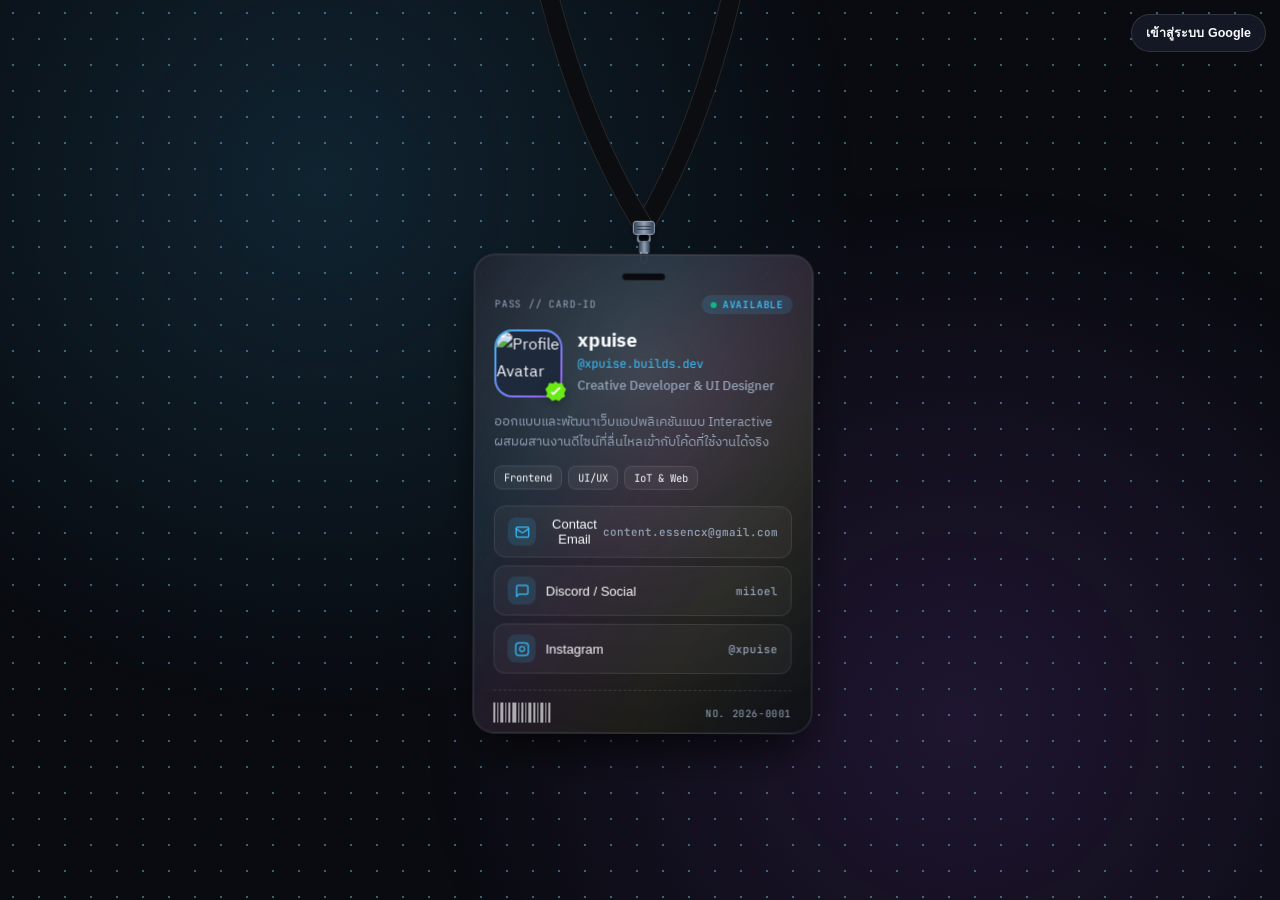
==== commit 8740a7ef: "Add files via upload" ====
--- a/card.html
+++ b/card.html
@@ -601,7 +601,7 @@
             <div class="avatar-wrap">
               <img
                 class="avatar-img"
-                src="pfuser.jpg"
+                src="[data-uri]"
                 alt="Profile Avatar"
               />
               <span class="verified-tick" title="Verified">
@@ -1028,19 +1028,12 @@
 
 
   <script type="module">
+    import { SUPABASE_URL, SUPABASE_KEY, FIREBASE_CONFIG } from "./config.js";
     import { initializeApp } from "https://www.gstatic.com/firebasejs/10.14.1/firebase-app.js";
     import { getAuth, GoogleAuthProvider, signInWithPopup, signOut, onAuthStateChanged }
       from "https://www.gstatic.com/firebasejs/10.14.1/firebase-auth.js";
     import { createClient } from "https://cdn.jsdelivr.net/npm/@supabase/supabase-js@2/+esm";
 
-    const FIREBASE_CONFIG = {
-      apiKey: "AIzaSyCLhvHij49dsfmmdKFOB4tYMxC1F4r7oxs",
-      authDomain: "fen-board.firebaseapp.com",
-      projectId: "fen-board",
-      appId: "1:1002777913125:web:9e32ce19faa76e3bf21ccc",
-    };
-    const SUPABASE_URL = "https://qxatfxjaemqumxhgqlgu.supabase.co";
-    const SUPABASE_KEY = "sb_publishable_kFK1TySyqbOldG1X2FcijA_aFi9Udpk";
 
     const fbAuth = getAuth(initializeApp(FIREBASE_CONFIG));
     let user = null;
